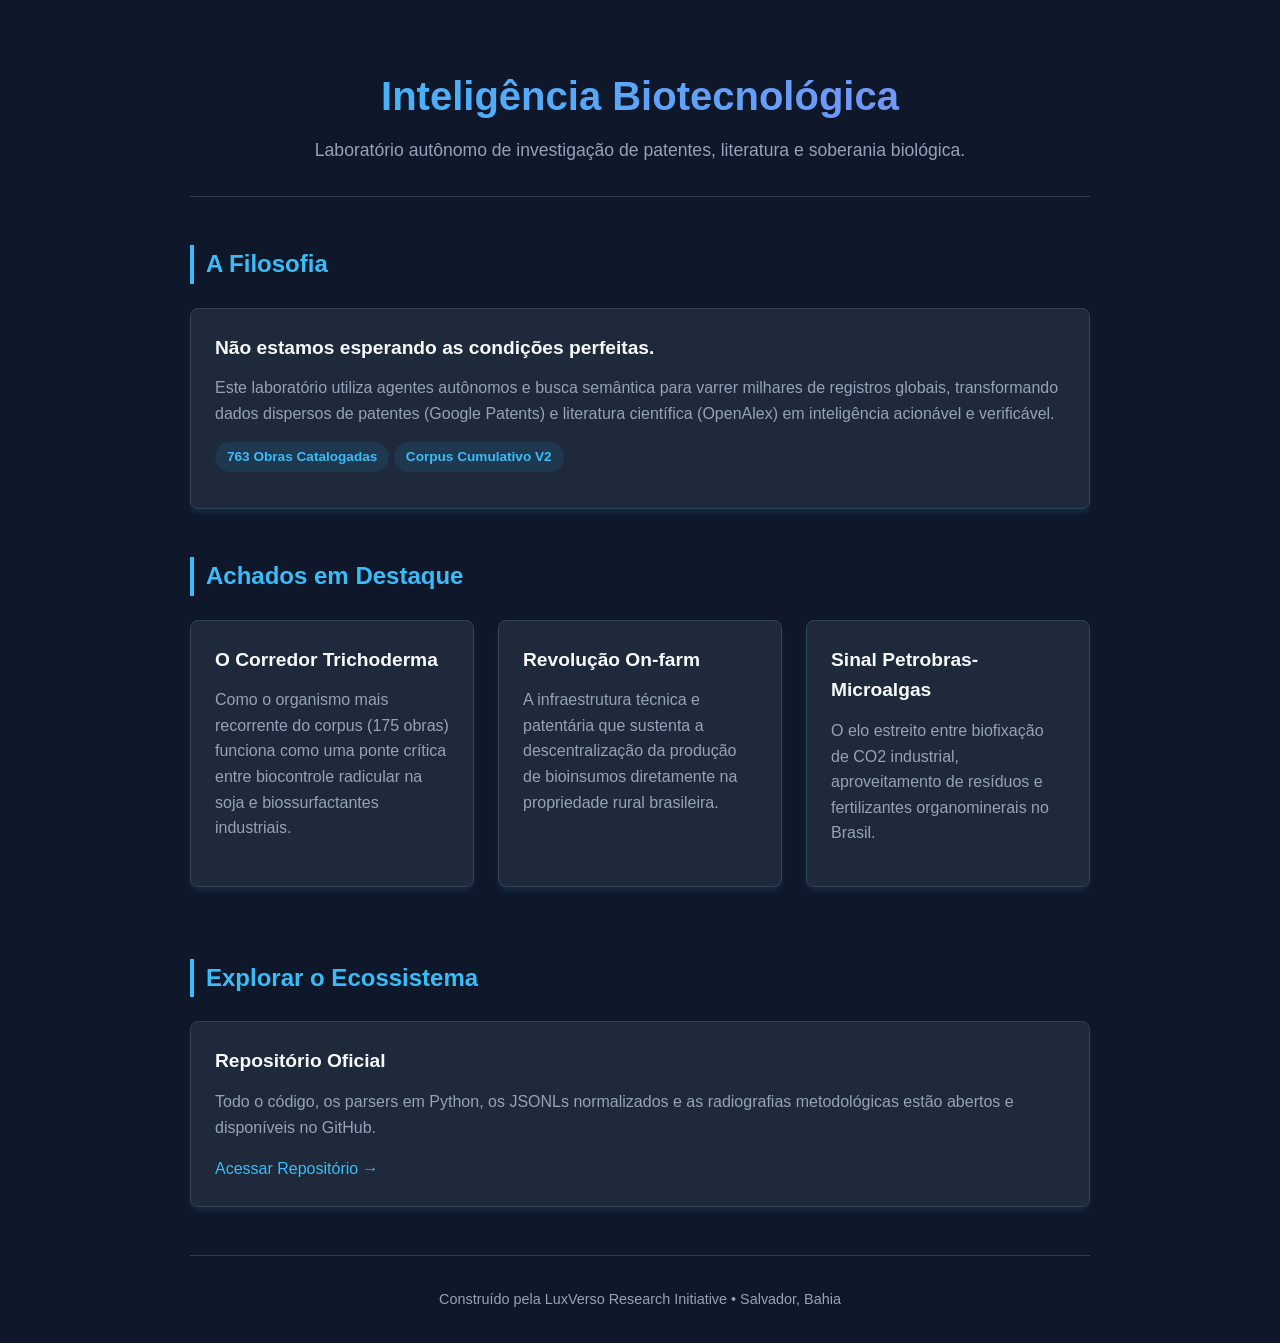
==== index.html @ d5c3851f "feat: human distribution README and GitHub Pages index.html" ====
<!DOCTYPE html>
<html lang="pt-BR">
<head>
    <meta charset="UTF-8">
    <meta name="viewport" content="width=device-width, initial-scale=1.0">
    <title>Inteligência Biotecnológica Agropecuária | Laboratório de Fronteira</title>
    <style>
        :root {
            --bg-color: #0f172a;
            --card-bg: #1e293b;
            --text-primary: #f8fafc;
            --text-secondary: #94a3b8;
            --accent: #38bdf8;
            --accent-glow: rgba(56, 189, 248, 0.15);
            --border: #334155;
        }
        * {
            box-sizing: border-box;
            margin: 0;
            padding: 0;
        }
        body {
            font-family: -apple-system, BlinkMacSystemFont, "Segoe UI", Roboto, Helvetica, Arial, sans-serif;
            background-color: var(--bg-color);
            color: var(--text-primary);
            line-height: 1.6;
            padding: 2rem 1rem;
        }
        .container {
            max-width: 900px;
            margin: 0 auto;
        }
        header {
            text-align: center;
            margin-bottom: 3rem;
            padding: 2rem 0;
            border-bottom: 1px solid var(--border);
        }
        header h1 {
            font-size: 2.5rem;
            margin-bottom: 0.5rem;
            background: linear-gradient(to right, #38bdf8, #818cf8);
            -webkit-background-clip: text;
            -webkit-text-fill-color: transparent;
        }
        header p {
            color: var(--text-secondary);
            font-size: 1.1rem;
        }
        section {
            margin-bottom: 3rem;
        }
        h2 {
            font-size: 1.5rem;
            margin-bottom: 1.5rem;
            color: var(--accent);
            border-left: 4px solid var(--accent);
            padding-left: 0.75rem;
        }
        .card {
            background-color: var(--card-bg);
            border: 1px solid var(--border);
            border-radius: 8px;
            padding: 1.5rem;
            margin-bottom: 1.5rem;
            box-shadow: 0 4px 6px -1px var(--accent-glow);
        }
        .card h3 {
            margin-bottom: 0.75rem;
            font-size: 1.2rem;
        }
        .card p {
            color: var(--text-secondary);
            margin-bottom: 1rem;
        }
        .grid {
            display: grid;
            grid-template-columns: repeat(auto-fit, minmax(280px, 1fr));
            gap: 1.5rem;
        }
        .badge {
            display: inline-block;
            background: rgba(56, 189, 248, 0.1);
            color: var(--accent);
            padding: 0.25rem 0.75rem;
            border-radius: 9999px;
            font-size: 0.85rem;
            font-weight: 600;
            margin-bottom: 0.75rem;
        }
        footer {
            text-align: center;
            padding-top: 2rem;
            border-top: 1px solid var(--border);
            color: var(--text-secondary);
            font-size: 0.9rem;
        }
        a {
            color: var(--accent);
            text-decoration: none;
        }
        a:hover {
            text-decoration: underline;
        }
    </style>
</head>
<body>
    <div class="container">
        <header>
            <h1>Inteligência Biotecnológica</h1>
            <p>Laboratório autônomo de investigação de patentes, literatura e soberania biológica.</p>
        </header>

        <section>
            <h2>A Filosofia</h2>
            <div class="card">
                <h3>Não estamos esperando as condições perfeitas.</h3>
                <p>Este laboratório utiliza agentes autônomos e busca semântica para varrer milhares de registros globais, transformando dados dispersos de patentes (Google Patents) e literatura científica (OpenAlex) em inteligência acionável e verificável.</p>
                <span class="badge">763 Obras Catalogadas</span>
                <span class="badge">Corpus Cumulativo V2</span>
            </div>
        </section>

        <section>
            <h2>Achados em Destaque</h2>
            <div class="grid">
                <div class="card">
                    <h3>O Corredor Trichoderma</h3>
                    <p>Como o organismo mais recorrente do corpus (175 obras) funciona como uma ponte crítica entre biocontrole radicular na soja e biossurfactantes industriais.</p>
                </div>
                <div class="card">
                    <h3>Revolução On-farm</h3>
                    <p>A infraestrutura técnica e patentária que sustenta a descentralização da produção de bioinsumos diretamente na propriedade rural brasileira.</p>
                </div>
                <div class="card">
                    <h3>Sinal Petrobras-Microalgas</h3>
                    <p>O elo estreito entre biofixação de CO2 industrial, aproveitamento de resíduos e fertilizantes organominerais no Brasil.</p>
                </div>
            </div>
        </section>

        <section>
            <h2>Explorar o Ecossistema</h2>
            <div class="card">
                <h3>Repositório Oficial</h3>
                <p>Todo o código, os parsers em Python, os JSONLs normalizados e as radiografias metodológicas estão abertos e disponíveis no GitHub.</p>
                <a href="https://github.com/viniburilux/inteligencia-biotecnologica-agropecuaria" target="_blank">Acessar Repositório →</a>
            </div>
        </section>

        <footer>
            <p>Construído pela LuxVerso Research Initiative • Salvador, Bahia</p>
        </footer>
    </div>
</body>
</html>
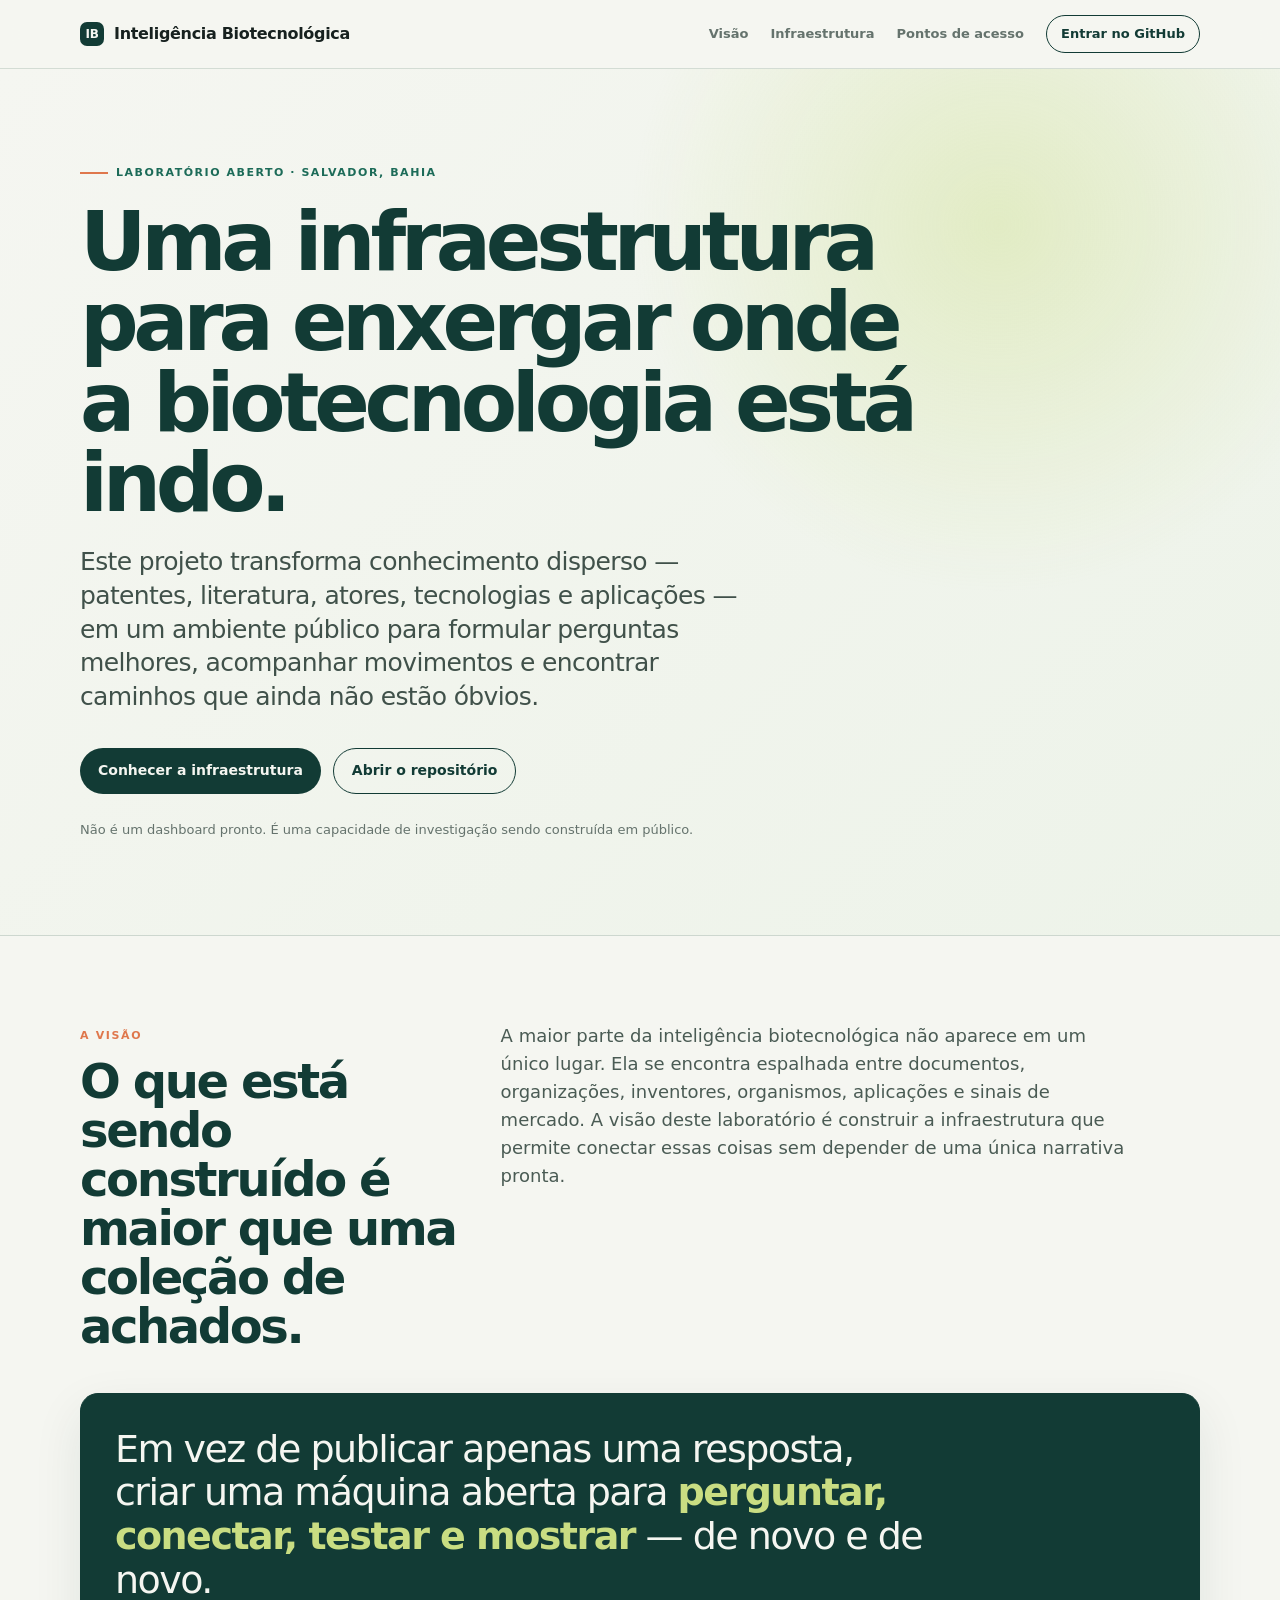
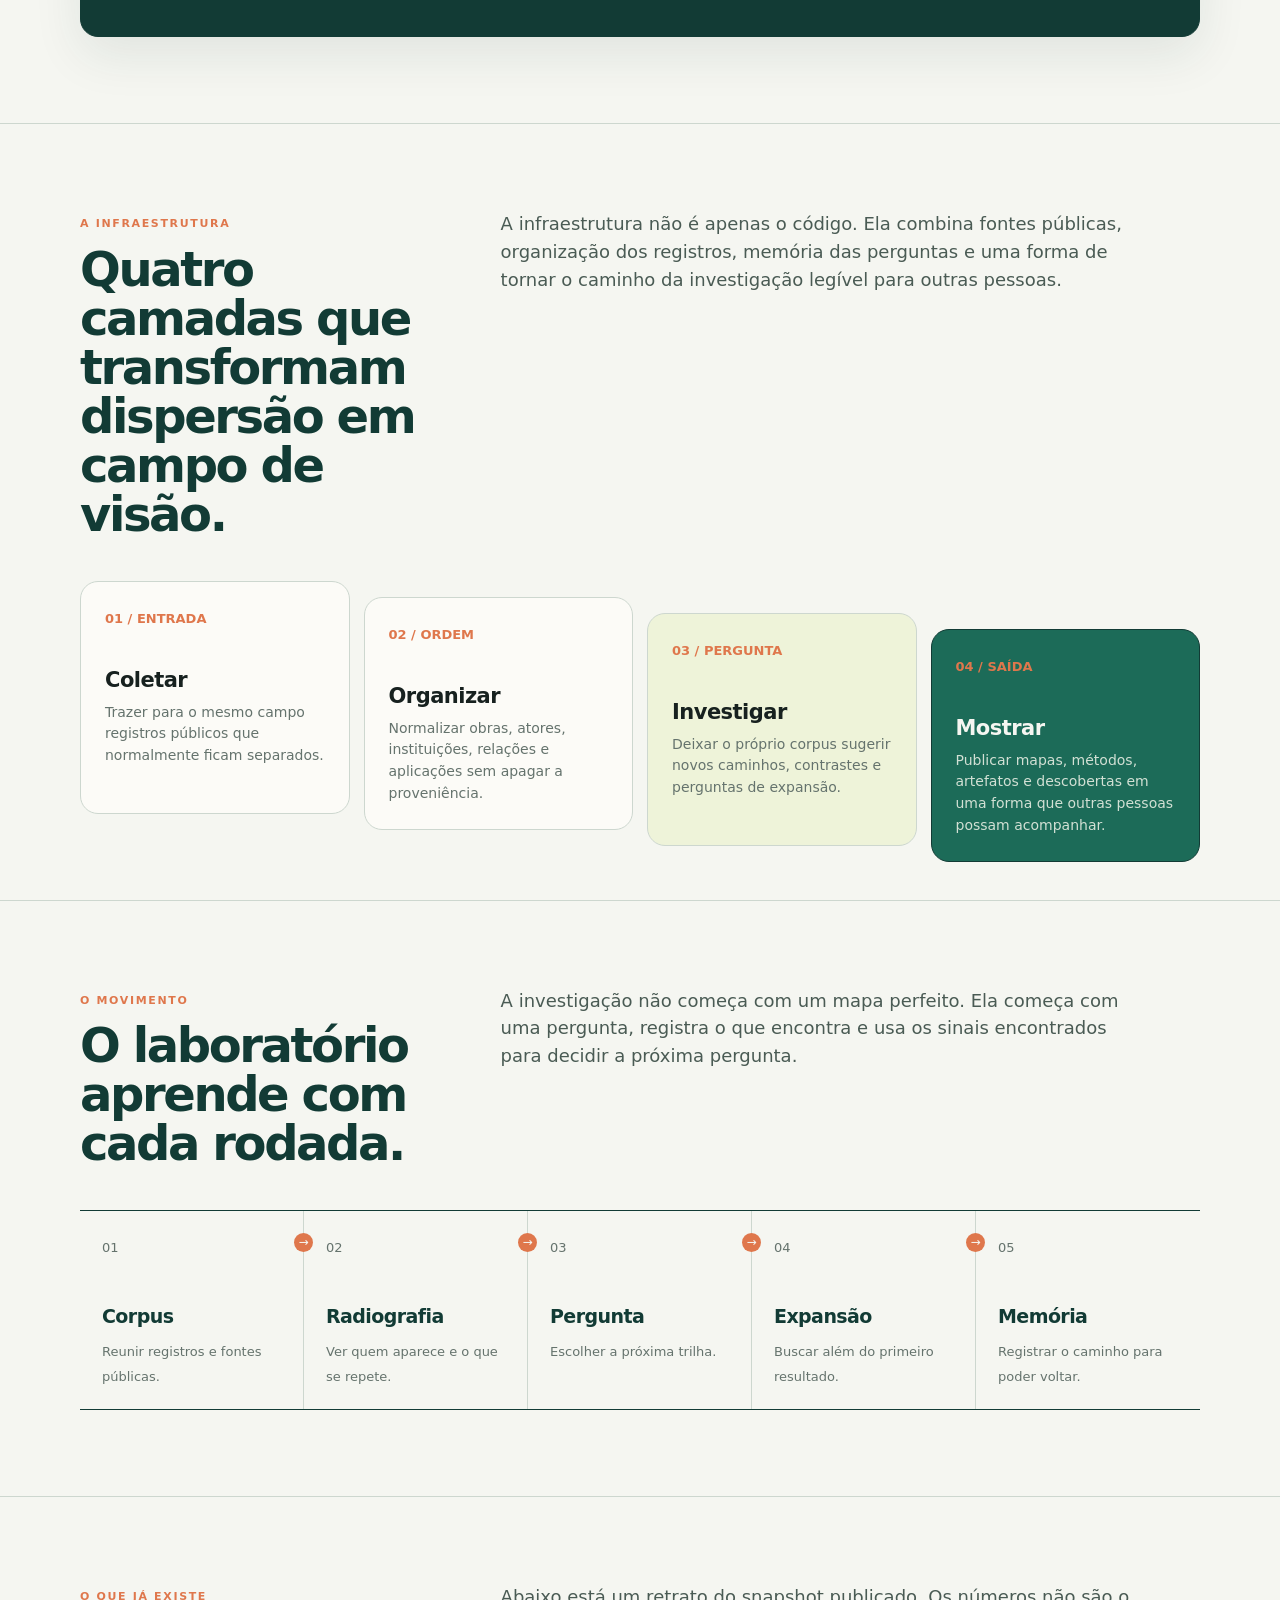
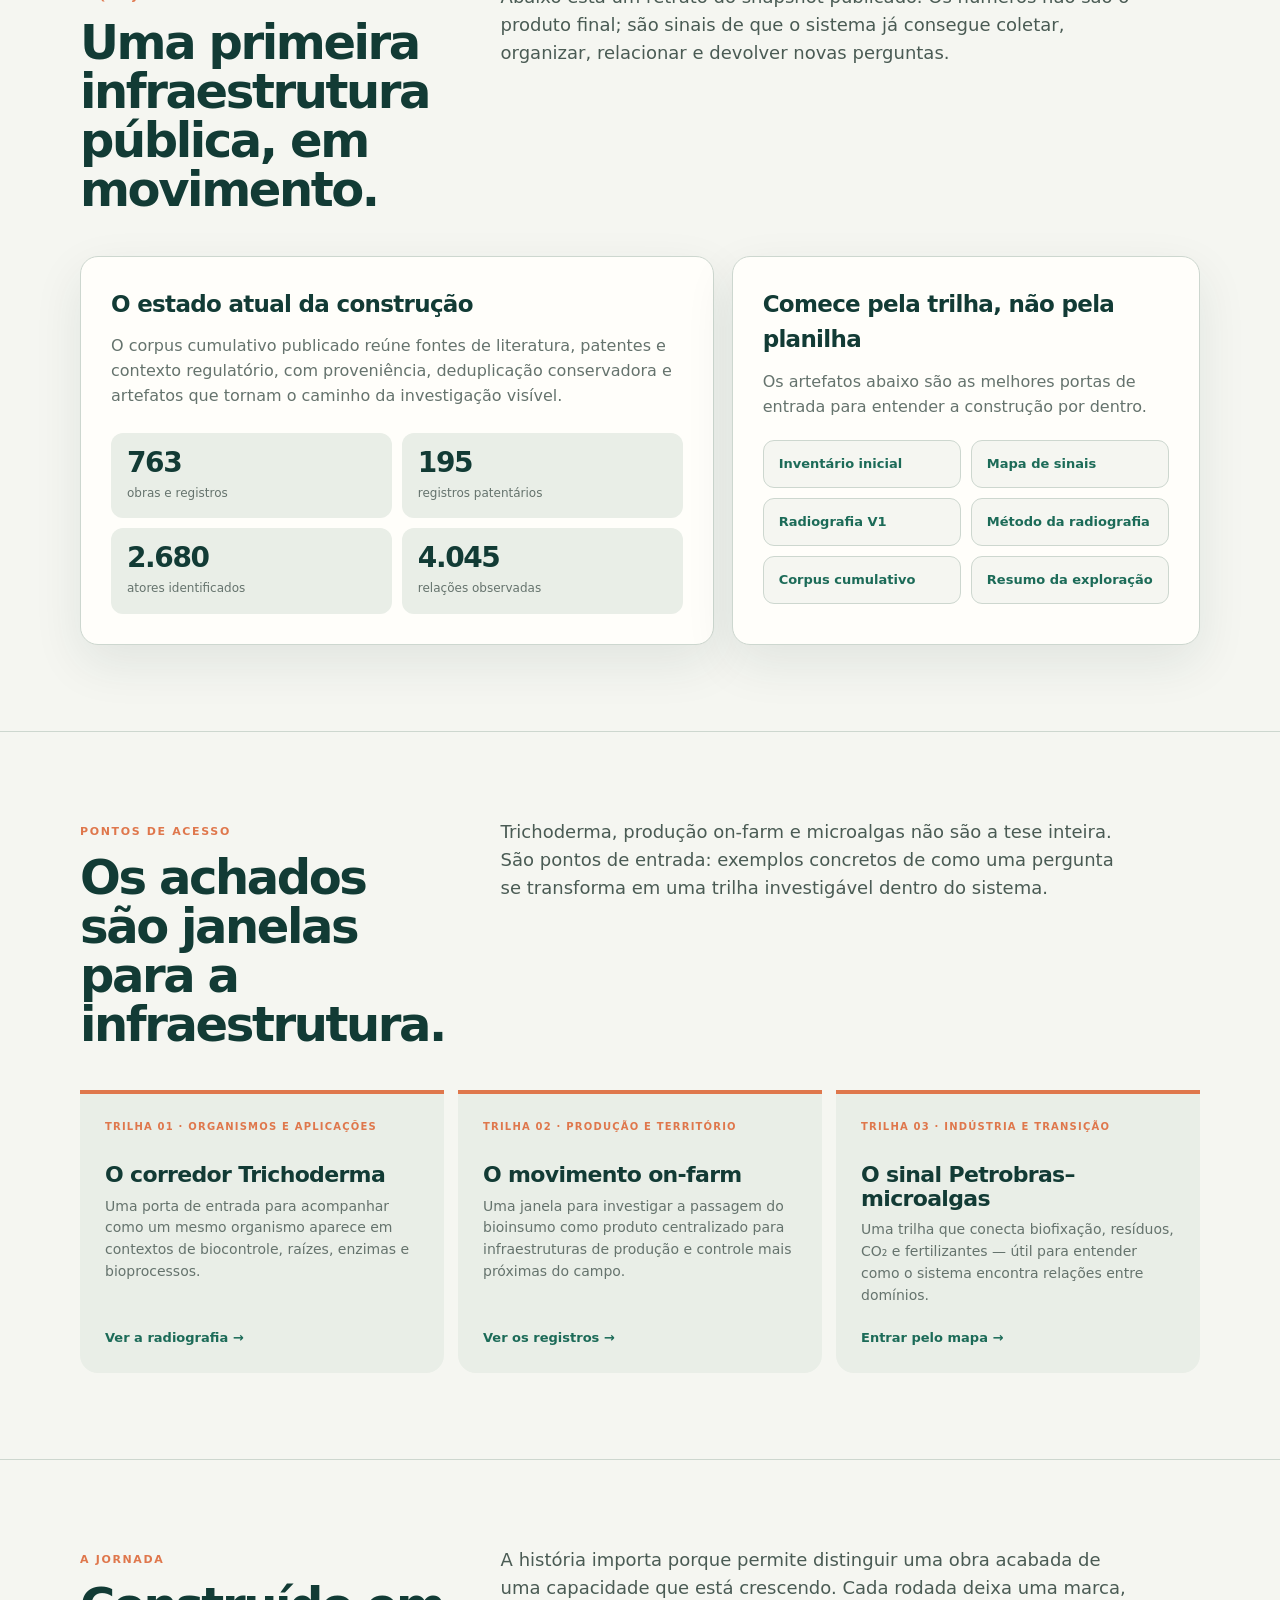
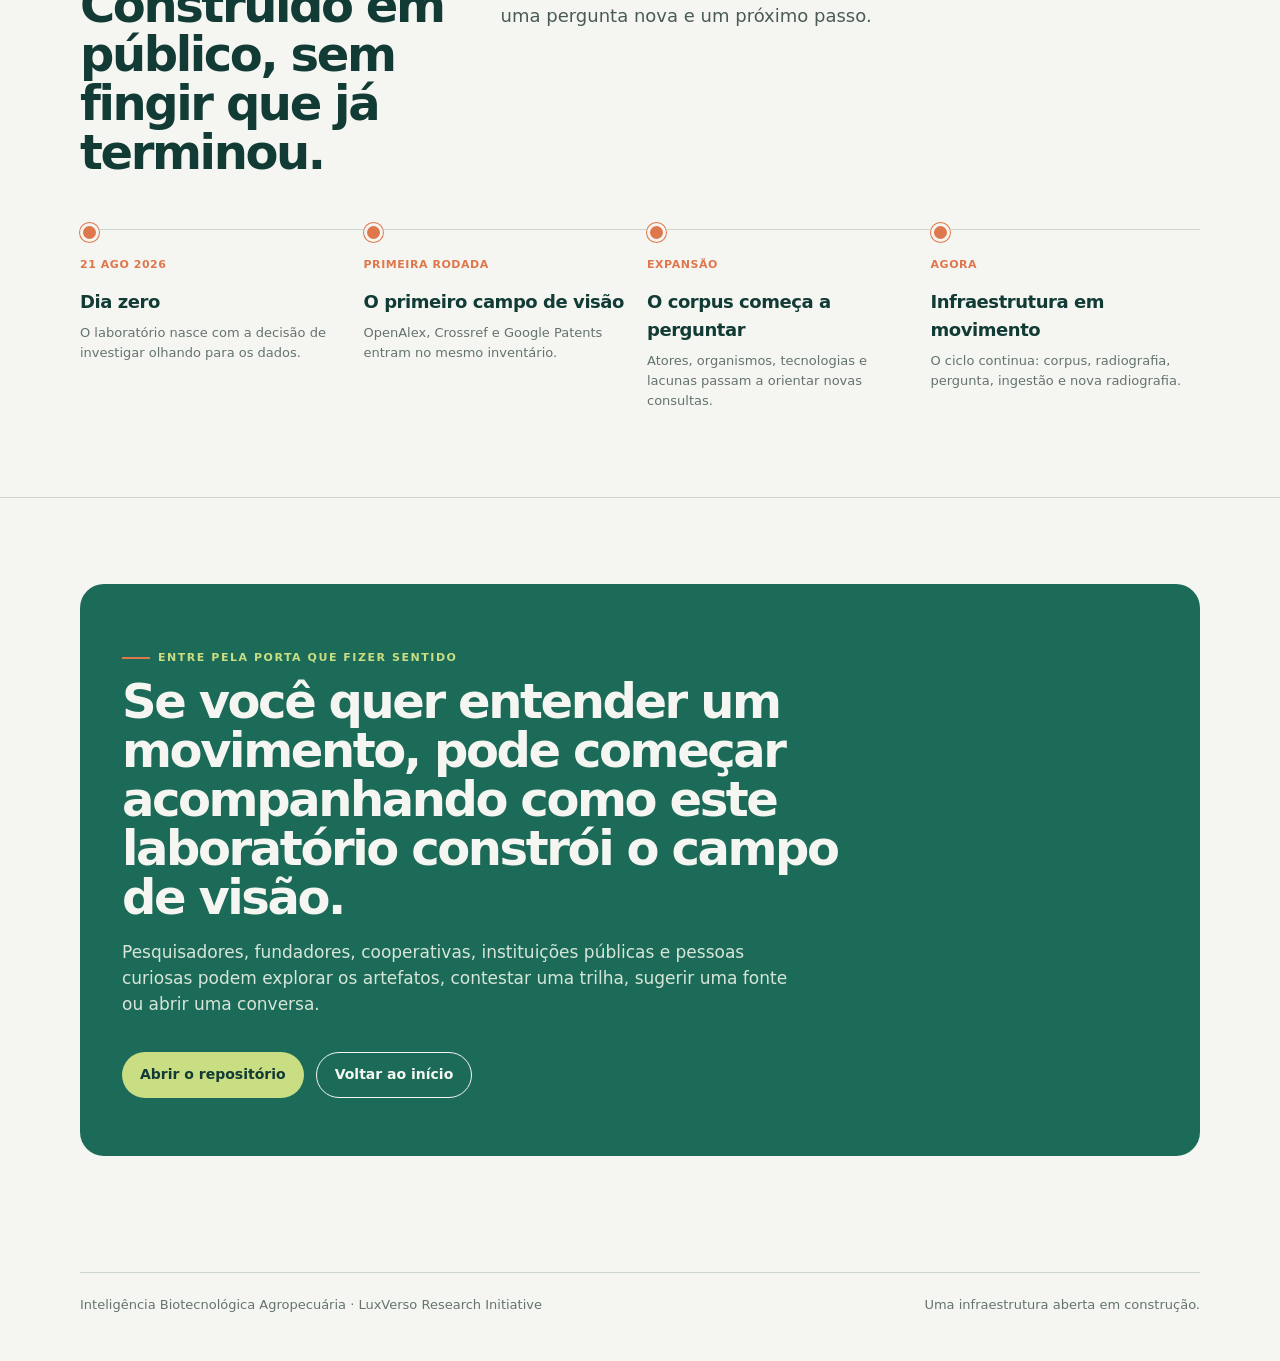
==== commit db0c240e: "feat: lead with infrastructure vision on public site" ====
--- a/index.html
+++ b/index.html
@@ -1,156 +1,289 @@
-<!DOCTYPE html>
+<!doctype html>
 <html lang="pt-BR">
 <head>
-    <meta charset="UTF-8">
-    <meta name="viewport" content="width=device-width, initial-scale=1.0">
-    <title>Inteligência Biotecnológica Agropecuária | Laboratório de Fronteira</title>
-    <style>
-        :root {
-            --bg-color: #0f172a;
-            --card-bg: #1e293b;
-            --text-primary: #f8fafc;
-            --text-secondary: #94a3b8;
-            --accent: #38bdf8;
-            --accent-glow: rgba(56, 189, 248, 0.15);
-            --border: #334155;
-        }
-        * {
-            box-sizing: border-box;
-            margin: 0;
-            padding: 0;
-        }
-        body {
-            font-family: -apple-system, BlinkMacSystemFont, "Segoe UI", Roboto, Helvetica, Arial, sans-serif;
-            background-color: var(--bg-color);
-            color: var(--text-primary);
-            line-height: 1.6;
-            padding: 2rem 1rem;
-        }
-        .container {
-            max-width: 900px;
-            margin: 0 auto;
-        }
-        header {
-            text-align: center;
-            margin-bottom: 3rem;
-            padding: 2rem 0;
-            border-bottom: 1px solid var(--border);
-        }
-        header h1 {
-            font-size: 2.5rem;
-            margin-bottom: 0.5rem;
-            background: linear-gradient(to right, #38bdf8, #818cf8);
-            -webkit-background-clip: text;
-            -webkit-text-fill-color: transparent;
-        }
-        header p {
-            color: var(--text-secondary);
-            font-size: 1.1rem;
-        }
-        section {
-            margin-bottom: 3rem;
-        }
-        h2 {
-            font-size: 1.5rem;
-            margin-bottom: 1.5rem;
-            color: var(--accent);
-            border-left: 4px solid var(--accent);
-            padding-left: 0.75rem;
-        }
-        .card {
-            background-color: var(--card-bg);
-            border: 1px solid var(--border);
-            border-radius: 8px;
-            padding: 1.5rem;
-            margin-bottom: 1.5rem;
-            box-shadow: 0 4px 6px -1px var(--accent-glow);
-        }
-        .card h3 {
-            margin-bottom: 0.75rem;
-            font-size: 1.2rem;
-        }
-        .card p {
-            color: var(--text-secondary);
-            margin-bottom: 1rem;
-        }
-        .grid {
-            display: grid;
-            grid-template-columns: repeat(auto-fit, minmax(280px, 1fr));
-            gap: 1.5rem;
-        }
-        .badge {
-            display: inline-block;
-            background: rgba(56, 189, 248, 0.1);
-            color: var(--accent);
-            padding: 0.25rem 0.75rem;
-            border-radius: 9999px;
-            font-size: 0.85rem;
-            font-weight: 600;
-            margin-bottom: 0.75rem;
-        }
-        footer {
-            text-align: center;
-            padding-top: 2rem;
-            border-top: 1px solid var(--border);
-            color: var(--text-secondary);
-            font-size: 0.9rem;
-        }
-        a {
-            color: var(--accent);
-            text-decoration: none;
-        }
-        a:hover {
-            text-decoration: underline;
-        }
-    </style>
+  <meta charset="utf-8">
+  <meta name="viewport" content="width=device-width, initial-scale=1">
+  <meta name="description" content="Uma infraestrutura aberta para transformar conhecimento biotecnológico disperso em inteligência investigável.">
+  <title>Inteligência Biotecnológica Agropecuária — Infraestrutura aberta</title>
+  <style>
+    :root {
+      --ink: #17211f;
+      --muted: #65736d;
+      --paper: #f5f6f1;
+      --paper-2: #e9eee7;
+      --line: #cdd7cf;
+      --deep: #123b35;
+      --green: #1c6b58;
+      --lime: #c9dd82;
+      --orange: #df774c;
+      --white: #fffefa;
+      --shadow: 0 18px 50px rgba(18, 59, 53, .09);
+      --radius: 18px;
+    }
+    * { box-sizing: border-box; }
+    html { scroll-behavior: smooth; }
+    body {
+      margin: 0;
+      color: var(--ink);
+      background: var(--paper);
+      font-family: Inter, ui-sans-serif, system-ui, -apple-system, BlinkMacSystemFont, "Segoe UI", sans-serif;
+      line-height: 1.55;
+    }
+    a { color: inherit; }
+    .wrap { width: min(1120px, calc(100% - 40px)); margin: 0 auto; }
+    .topbar {
+      position: sticky;
+      top: 0;
+      z-index: 10;
+      background: rgba(245, 246, 241, .88);
+      border-bottom: 1px solid rgba(205, 215, 207, .85);
+      backdrop-filter: blur(14px);
+    }
+    .nav { min-height: 68px; display: flex; align-items: center; justify-content: space-between; gap: 20px; }
+    .brand { display: inline-flex; align-items: center; gap: 10px; text-decoration: none; font-weight: 800; letter-spacing: -.02em; }
+    .mark { width: 24px; height: 24px; display: grid; place-items: center; color: var(--paper); background: var(--deep); border-radius: 7px; font-size: 12px; font-weight: 900; }
+    .navlinks { display: flex; align-items: center; gap: 22px; color: var(--muted); font-size: 13px; font-weight: 650; }
+    .navlinks a { text-decoration: none; }
+    .navlinks a:hover { color: var(--green); }
+    .nav-cta { color: var(--deep) !important; border: 1px solid var(--deep); border-radius: 999px; padding: 8px 14px; }
+    .hero { padding: 88px 0 82px; background: radial-gradient(circle at 78% 18%, rgba(201, 221, 130, .38), transparent 30%), linear-gradient(135deg, var(--paper) 0%, #edf3e9 100%); border-bottom: 1px solid var(--line); }
+    .eyebrow { display: inline-flex; align-items: center; gap: 8px; color: var(--green); text-transform: uppercase; letter-spacing: .14em; font-size: 11px; font-weight: 850; }
+    .eyebrow::before { content: ""; width: 28px; height: 2px; background: var(--orange); }
+    h1 { max-width: 880px; margin: 20px 0 22px; color: var(--deep); font-size: clamp(44px, 7vw, 82px); line-height: .98; letter-spacing: -.065em; font-weight: 840; }
+    .hero-lede { max-width: 700px; margin: 0; color: #40514a; font-size: clamp(19px, 2.4vw, 25px); line-height: 1.35; letter-spacing: -.025em; }
+    .hero-actions { display: flex; flex-wrap: wrap; gap: 12px; margin-top: 34px; }
+    .button { display: inline-flex; align-items: center; justify-content: center; min-height: 46px; padding: 0 18px; border-radius: 999px; text-decoration: none; font-size: 14px; font-weight: 800; transition: transform .2s ease, box-shadow .2s ease, background .2s ease; }
+    .button:hover { transform: translateY(-2px); box-shadow: 0 10px 24px rgba(18, 59, 53, .13); }
+    .button-primary { color: var(--paper); background: var(--deep); }
+    .button-secondary { color: var(--deep); border: 1px solid var(--deep); background: transparent; }
+    .hero-note { margin-top: 26px; color: var(--muted); font-size: 13px; }
+    .section { padding: 86px 0; }
+    .section + .section { border-top: 1px solid var(--line); }
+    .section-head { display: grid; grid-template-columns: minmax(240px, .7fr) minmax(0, 1.3fr); gap: 44px; align-items: start; margin-bottom: 42px; }
+    .section-kicker { color: var(--orange); text-transform: uppercase; letter-spacing: .15em; font-size: 11px; font-weight: 850; }
+    h2 { margin: 10px 0 0; color: var(--deep); font-size: clamp(30px, 4vw, 48px); line-height: 1.02; letter-spacing: -.05em; }
+    .section-intro { max-width: 630px; margin: 0; color: #4a5b54; font-size: 18px; line-height: 1.55; }
+    .statement { padding: 34px; border: 1px solid var(--deep); border-radius: var(--radius); color: var(--paper); background: var(--deep); box-shadow: var(--shadow); }
+    .statement p { max-width: 820px; margin: 0; font-size: clamp(24px, 3.2vw, 38px); line-height: 1.15; letter-spacing: -.04em; }
+    .statement strong { color: var(--lime); font-weight: 800; }
+    .layers { display: grid; grid-template-columns: repeat(4, 1fr); gap: 14px; }
+    .layer { min-height: 210px; padding: 24px; border: 1px solid var(--line); border-radius: var(--radius); background: rgba(255, 254, 250, .72); }
+    .layer:nth-child(2) { transform: translateY(16px); }
+    .layer:nth-child(3) { transform: translateY(32px); background: #eef3d9; }
+    .layer:nth-child(4) { transform: translateY(48px); color: var(--paper); border-color: var(--deep); background: var(--green); }
+    .number { color: var(--orange); font-size: 13px; font-weight: 900; }
+    .layer h3 { margin: 38px 0 10px; color: inherit; font-size: 21px; line-height: 1.1; letter-spacing: -.025em; }
+    .layer p { margin: 0; color: var(--muted); font-size: 14px; }
+    .layer:nth-child(4) p { color: #d2e0d4; }
+    .cycle { display: grid; grid-template-columns: repeat(5, 1fr); gap: 0; border-top: 1px solid var(--deep); border-bottom: 1px solid var(--deep); }
+    .cycle-step { position: relative; min-height: 170px; padding: 24px 22px 20px; border-right: 1px solid var(--line); }
+    .cycle-step:last-child { border-right: 0; }
+    .cycle-step::after { content: "→"; position: absolute; right: -10px; top: 22px; z-index: 1; width: 19px; height: 19px; color: var(--paper); background: var(--orange); border-radius: 50%; text-align: center; line-height: 18px; font-size: 12px; }
+    .cycle-step:last-child::after { display: none; }
+    .cycle-step strong { display: block; margin: 42px 0 8px; color: var(--deep); font-size: 19px; letter-spacing: -.03em; }
+    .cycle-step span { color: var(--muted); font-size: 13px; }
+    .proof-grid { display: grid; grid-template-columns: 1.15fr .85fr; gap: 18px; }
+    .proof-card { padding: 30px; border-radius: var(--radius); background: var(--white); border: 1px solid var(--line); box-shadow: var(--shadow); }
+    .proof-card h3 { margin: 0 0 12px; color: var(--deep); font-size: 23px; letter-spacing: -.03em; }
+    .proof-card p { margin: 0; color: var(--muted); }
+    .stats { display: grid; grid-template-columns: repeat(2, 1fr); gap: 10px; margin-top: 24px; }
+    .stat { padding: 16px; border-radius: 12px; background: var(--paper-2); }
+    .stat b { display: block; color: var(--deep); font-size: 28px; line-height: 1; letter-spacing: -.05em; }
+    .stat span { display: block; margin-top: 7px; color: var(--muted); font-size: 12px; }
+    .manifest { display: grid; grid-template-columns: repeat(2, 1fr); gap: 10px; margin-top: 20px; }
+    .manifest a { display: block; padding: 13px 15px; border: 1px solid var(--line); border-radius: 11px; color: var(--green); background: var(--paper); text-decoration: none; font-size: 13px; font-weight: 750; }
+    .manifest a:hover { border-color: var(--green); background: #eff5e9; }
+    .access-grid { display: grid; grid-template-columns: repeat(3, 1fr); gap: 14px; }
+    .access { display: flex; flex-direction: column; min-height: 270px; padding: 25px; border-top: 4px solid var(--orange); border-radius: 0 0 var(--radius) var(--radius); background: var(--paper-2); }
+    .access small { color: var(--orange); text-transform: uppercase; letter-spacing: .12em; font-size: 10px; font-weight: 900; }
+    .access h3 { margin: 28px 0 9px; color: var(--deep); font-size: 22px; line-height: 1.08; letter-spacing: -.03em; }
+    .access p { margin: 0; color: var(--muted); font-size: 14px; }
+    .access a { margin-top: auto; padding-top: 22px; color: var(--green); font-size: 13px; font-weight: 850; text-decoration: none; }
+    .timeline { position: relative; display: grid; grid-template-columns: repeat(4, 1fr); gap: 14px; }
+    .timeline::before { content: ""; position: absolute; top: 10px; left: 0; right: 0; height: 1px; background: var(--line); }
+    .moment { position: relative; padding-top: 32px; }
+    .moment::before { content: ""; position: absolute; top: 4px; left: 0; width: 13px; height: 13px; border: 3px solid var(--paper); border-radius: 50%; background: var(--orange); box-shadow: 0 0 0 1px var(--orange); }
+    .moment time { color: var(--orange); font-size: 11px; font-weight: 900; letter-spacing: .05em; }
+    .moment h3 { margin: 12px 0 7px; color: var(--deep); font-size: 18px; letter-spacing: -.025em; }
+    .moment p { margin: 0; color: var(--muted); font-size: 13px; }
+    .invite { padding: 58px 42px; border-radius: 24px; color: var(--paper); background: var(--green); }
+    .invite h2 { max-width: 720px; color: var(--paper); }
+    .invite p { max-width: 670px; color: #d7e5d9; font-size: 17px; }
+    .invite .button-primary { color: var(--deep); background: var(--lime); }
+    footer { padding: 30px 0 46px; color: var(--muted); font-size: 13px; }
+    .footer-row { display: flex; justify-content: space-between; align-items: center; gap: 20px; border-top: 1px solid var(--line); padding-top: 22px; }
+    @media (max-width: 820px) {
+      .navlinks a:not(.nav-cta) { display: none; }
+      .hero { padding: 64px 0; }
+      .section { padding: 64px 0; }
+      .section-head, .proof-grid { grid-template-columns: 1fr; gap: 18px; }
+      .layers { grid-template-columns: repeat(2, 1fr); }
+      .layer:nth-child(2), .layer:nth-child(3), .layer:nth-child(4) { transform: none; }
+      .cycle { grid-template-columns: 1fr; border-bottom: 0; }
+      .cycle-step { min-height: auto; border-right: 0; border-bottom: 1px solid var(--line); }
+      .cycle-step::after { content: "↓"; top: auto; bottom: -10px; right: 50%; }
+      .cycle-step strong { margin-top: 18px; }
+      .access-grid, .timeline { grid-template-columns: 1fr; }
+      .timeline::before { left: 5px; top: 0; bottom: 0; width: 1px; height: auto; }
+      .moment { padding: 0 0 26px 28px; }
+      .moment::before { top: 2px; left: 0; }
+      .invite { padding: 38px 26px; }
+    }
+    @media (max-width: 520px) {
+      .wrap { width: min(100% - 28px, 1120px); }
+      h1 { font-size: 49px; }
+      .layers, .stats, .manifest { grid-template-columns: 1fr; }
+      .footer-row { align-items: flex-start; flex-direction: column; }
+    }
+    @media (prefers-reduced-motion: reduce) { html { scroll-behavior: auto; } .button { transition: none; } }
+  </style>
 </head>
 <body>
-    <div class="container">
-        <header>
-            <h1>Inteligência Biotecnológica</h1>
-            <p>Laboratório autônomo de investigação de patentes, literatura e soberania biológica.</p>
-        </header>
-
-        <section>
-            <h2>A Filosofia</h2>
-            <div class="card">
-                <h3>Não estamos esperando as condições perfeitas.</h3>
-                <p>Este laboratório utiliza agentes autônomos e busca semântica para varrer milhares de registros globais, transformando dados dispersos de patentes (Google Patents) e literatura científica (OpenAlex) em inteligência acionável e verificável.</p>
-                <span class="badge">763 Obras Catalogadas</span>
-                <span class="badge">Corpus Cumulativo V2</span>
+  <div class="topbar">
+    <nav class="nav wrap" aria-label="Navegação principal">
+      <a class="brand" href="#top"><span class="mark">IB</span><span>Inteligência Biotecnológica</span></a>
+      <div class="navlinks">
+        <a href="#visao">Visão</a>
+        <a href="#infraestrutura">Infraestrutura</a>
+        <a href="#pontos-de-acesso">Pontos de acesso</a>
+        <a class="nav-cta" href="https://github.com/viniburilux/inteligencia-biotecnologica-agropecuaria" target="_blank" rel="noreferrer">Entrar no GitHub</a>
+      </div>
+    </nav>
+  </div>
+
+  <main id="top">
+    <header class="hero">
+      <div class="wrap">
+        <span class="eyebrow">Laboratório aberto · Salvador, Bahia</span>
+        <h1>Uma infraestrutura para enxergar onde a biotecnologia está indo.</h1>
+        <p class="hero-lede">Este projeto transforma conhecimento disperso — patentes, literatura, atores, tecnologias e aplicações — em um ambiente público para formular perguntas melhores, acompanhar movimentos e encontrar caminhos que ainda não estão óbvios.</p>
+        <div class="hero-actions">
+          <a class="button button-primary" href="#infraestrutura">Conhecer a infraestrutura</a>
+          <a class="button button-secondary" href="https://github.com/viniburilux/inteligencia-biotecnologica-agropecuaria" target="_blank" rel="noreferrer">Abrir o repositório</a>
+        </div>
+        <p class="hero-note">Não é um dashboard pronto. É uma capacidade de investigação sendo construída em público.</p>
+      </div>
+    </header>
+
+    <section class="section" id="visao">
+      <div class="wrap">
+        <div class="section-head">
+          <div><span class="section-kicker">A visão</span><h2>O que está sendo construído é maior que uma coleção de achados.</h2></div>
+          <p class="section-intro">A maior parte da inteligência biotecnológica não aparece em um único lugar. Ela se encontra espalhada entre documentos, organizações, inventores, organismos, aplicações e sinais de mercado. A visão deste laboratório é construir a infraestrutura que permite conectar essas coisas sem depender de uma única narrativa pronta.</p>
+        </div>
+        <div class="statement">
+          <p>Em vez de publicar apenas uma resposta, criar uma máquina aberta para <strong>perguntar, conectar, testar e mostrar</strong> — de novo e de novo.</p>
+        </div>
+      </div>
+    </section>
+
+    <section class="section" id="infraestrutura">
+      <div class="wrap">
+        <div class="section-head">
+          <div><span class="section-kicker">A infraestrutura</span><h2>Quatro camadas que transformam dispersão em campo de visão.</h2></div>
+          <p class="section-intro">A infraestrutura não é apenas o código. Ela combina fontes públicas, organização dos registros, memória das perguntas e uma forma de tornar o caminho da investigação legível para outras pessoas.</p>
+        </div>
+        <div class="layers">
+          <article class="layer"><span class="number">01 / ENTRADA</span><h3>Coletar</h3><p>Trazer para o mesmo campo registros públicos que normalmente ficam separados.</p></article>
+          <article class="layer"><span class="number">02 / ORDEM</span><h3>Organizar</h3><p>Normalizar obras, atores, instituições, relações e aplicações sem apagar a proveniência.</p></article>
+          <article class="layer"><span class="number">03 / PERGUNTA</span><h3>Investigar</h3><p>Deixar o próprio corpus sugerir novos caminhos, contrastes e perguntas de expansão.</p></article>
+          <article class="layer"><span class="number">04 / SAÍDA</span><h3>Mostrar</h3><p>Publicar mapas, métodos, artefatos e descobertas em uma forma que outras pessoas possam acompanhar.</p></article>
+        </div>
+      </div>
+    </section>
+
+    <section class="section">
+      <div class="wrap">
+        <div class="section-head">
+          <div><span class="section-kicker">O movimento</span><h2>O laboratório aprende com cada rodada.</h2></div>
+          <p class="section-intro">A investigação não começa com um mapa perfeito. Ela começa com uma pergunta, registra o que encontra e usa os sinais encontrados para decidir a próxima pergunta.</p>
+        </div>
+        <div class="cycle" aria-label="Ciclo de investigação">
+          <div class="cycle-step"><span>01</span><strong>Corpus</strong><span>Reunir registros e fontes públicas.</span></div>
+          <div class="cycle-step"><span>02</span><strong>Radiografia</strong><span>Ver quem aparece e o que se repete.</span></div>
+          <div class="cycle-step"><span>03</span><strong>Pergunta</strong><span>Escolher a próxima trilha.</span></div>
+          <div class="cycle-step"><span>04</span><strong>Expansão</strong><span>Buscar além do primeiro resultado.</span></div>
+          <div class="cycle-step"><span>05</span><strong>Memória</strong><span>Registrar o caminho para poder voltar.</span></div>
+        </div>
+      </div>
+    </section>
+
+    <section class="section" id="o-que-existe">
+      <div class="wrap">
+        <div class="section-head">
+          <div><span class="section-kicker">O que já existe</span><h2>Uma primeira infraestrutura pública, em movimento.</h2></div>
+          <p class="section-intro">Abaixo está um retrato do snapshot publicado. Os números não são o produto final; são sinais de que o sistema já consegue coletar, organizar, relacionar e devolver novas perguntas.</p>
+        </div>
+        <div class="proof-grid">
+          <article class="proof-card">
+            <h3>O estado atual da construção</h3>
+            <p>O corpus cumulativo publicado reúne fontes de literatura, patentes e contexto regulatório, com proveniência, deduplicação conservadora e artefatos que tornam o caminho da investigação visível.</p>
+            <div class="stats">
+              <div class="stat"><b>763</b><span>obras e registros</span></div>
+              <div class="stat"><b>195</b><span>registros patentários</span></div>
+              <div class="stat"><b>2.680</b><span>atores identificados</span></div>
+              <div class="stat"><b>4.045</b><span>relações observadas</span></div>
             </div>
-        </section>
-
-        <section>
-            <h2>Achados em Destaque</h2>
-            <div class="grid">
-                <div class="card">
-                    <h3>O Corredor Trichoderma</h3>
-                    <p>Como o organismo mais recorrente do corpus (175 obras) funciona como uma ponte crítica entre biocontrole radicular na soja e biossurfactantes industriais.</p>
-                </div>
-                <div class="card">
-                    <h3>Revolução On-farm</h3>
-                    <p>A infraestrutura técnica e patentária que sustenta a descentralização da produção de bioinsumos diretamente na propriedade rural brasileira.</p>
-                </div>
-                <div class="card">
-                    <h3>Sinal Petrobras-Microalgas</h3>
-                    <p>O elo estreito entre biofixação de CO2 industrial, aproveitamento de resíduos e fertilizantes organominerais no Brasil.</p>
-                </div>
+          </article>
+          <article class="proof-card">
+            <h3>Comece pela trilha, não pela planilha</h3>
+            <p>Os artefatos abaixo são as melhores portas de entrada para entender a construção por dentro.</p>
+            <div class="manifest">
+              <a href="INVENTORY_V0.md">Inventário inicial</a>
+              <a href="SIGNAL_MAP_V0.md">Mapa de sinais</a>
+              <a href="EXPLORATORY_RADIOGRAPHY_V1.md">Radiografia V1</a>
+              <a href="RADIOGRAPHY_METHOD_V1.md">Método da radiografia</a>
+              <a href="normalized_v2/">Corpus cumulativo</a>
+              <a href="EXPLORATION_CYCLE_V1_SUMMARY.md">Resumo da exploração</a>
             </div>
-        </section>
-
-        <section>
-            <h2>Explorar o Ecossistema</h2>
-            <div class="card">
-                <h3>Repositório Oficial</h3>
-                <p>Todo o código, os parsers em Python, os JSONLs normalizados e as radiografias metodológicas estão abertos e disponíveis no GitHub.</p>
-                <a href="https://github.com/viniburilux/inteligencia-biotecnologica-agropecuaria" target="_blank">Acessar Repositório →</a>
-            </div>
-        </section>
-
-        <footer>
-            <p>Construído pela LuxVerso Research Initiative • Salvador, Bahia</p>
-        </footer>
-    </div>
+          </article>
+        </div>
+      </div>
+    </section>
+
+    <section class="section" id="pontos-de-acesso">
+      <div class="wrap">
+        <div class="section-head">
+          <div><span class="section-kicker">Pontos de acesso</span><h2>Os achados são janelas para a infraestrutura.</h2></div>
+          <p class="section-intro">Trichoderma, produção on-farm e microalgas não são a tese inteira. São pontos de entrada: exemplos concretos de como uma pergunta se transforma em uma trilha investigável dentro do sistema.</p>
+        </div>
+        <div class="access-grid">
+          <article class="access"><small>Trilha 01 · Organismos e aplicações</small><h3>O corredor Trichoderma</h3><p>Uma porta de entrada para acompanhar como um mesmo organismo aparece em contextos de biocontrole, raízes, enzimas e bioprocessos.</p><a href="EXPLORATORY_RADIOGRAPHY_V1.md">Ver a radiografia →</a></article>
+          <article class="access"><small>Trilha 02 · Produção e território</small><h3>O movimento on-farm</h3><p>Uma janela para investigar a passagem do bioinsumo como produto centralizado para infraestruturas de produção e controle mais próximas do campo.</p><a href="EXPANSION_PATENT_FINDINGS_V1.md">Ver os registros →</a></article>
+          <article class="access"><small>Trilha 03 · Indústria e transição</small><h3>O sinal Petrobras–microalgas</h3><p>Uma trilha que conecta biofixação, resíduos, CO₂ e fertilizantes — útil para entender como o sistema encontra relações entre domínios.</p><a href="SIGNAL_MAP_V0.md">Entrar pelo mapa →</a></article>
+        </div>
+      </div>
+    </section>
+
+    <section class="section">
+      <div class="wrap">
+        <div class="section-head">
+          <div><span class="section-kicker">A jornada</span><h2>Construído em público, sem fingir que já terminou.</h2></div>
+          <p class="section-intro">A história importa porque permite distinguir uma obra acabada de uma capacidade que está crescendo. Cada rodada deixa uma marca, uma pergunta nova e um próximo passo.</p>
+        </div>
+        <div class="timeline">
+          <article class="moment"><time>21 AGO 2026</time><h3>Dia zero</h3><p>O laboratório nasce com a decisão de investigar olhando para os dados.</p></article>
+          <article class="moment"><time>PRIMEIRA RODADA</time><h3>O primeiro campo de visão</h3><p>OpenAlex, Crossref e Google Patents entram no mesmo inventário.</p></article>
+          <article class="moment"><time>EXPANSÃO</time><h3>O corpus começa a perguntar</h3><p>Atores, organismos, tecnologias e lacunas passam a orientar novas consultas.</p></article>
+          <article class="moment"><time>AGORA</time><h3>Infraestrutura em movimento</h3><p>O ciclo continua: corpus, radiografia, pergunta, ingestão e nova radiografia.</p></article>
+        </div>
+      </div>
+    </section>
+
+    <section class="section">
+      <div class="wrap">
+        <div class="invite">
+          <span class="eyebrow" style="color: var(--lime);">Entre pela porta que fizer sentido</span>
+          <h2>Se você quer entender um movimento, pode começar acompanhando como este laboratório constrói o campo de visão.</h2>
+          <p>Pesquisadores, fundadores, cooperativas, instituições públicas e pessoas curiosas podem explorar os artefatos, contestar uma trilha, sugerir uma fonte ou abrir uma conversa.</p>
+          <div class="hero-actions"><a class="button button-primary" href="https://github.com/viniburilux/inteligencia-biotecnologica-agropecuaria" target="_blank" rel="noreferrer">Abrir o repositório</a><a class="button button-secondary" style="color: var(--paper); border-color: var(--paper);" href="#top">Voltar ao início</a></div>
+        </div>
+      </div>
+    </section>
+  </main>
+
+  <footer>
+    <div class="wrap footer-row"><span>Inteligência Biotecnológica Agropecuária · LuxVerso Research Initiative</span><span>Uma infraestrutura aberta em construção.</span></div>
+  </footer>
 </body>
 </html>
